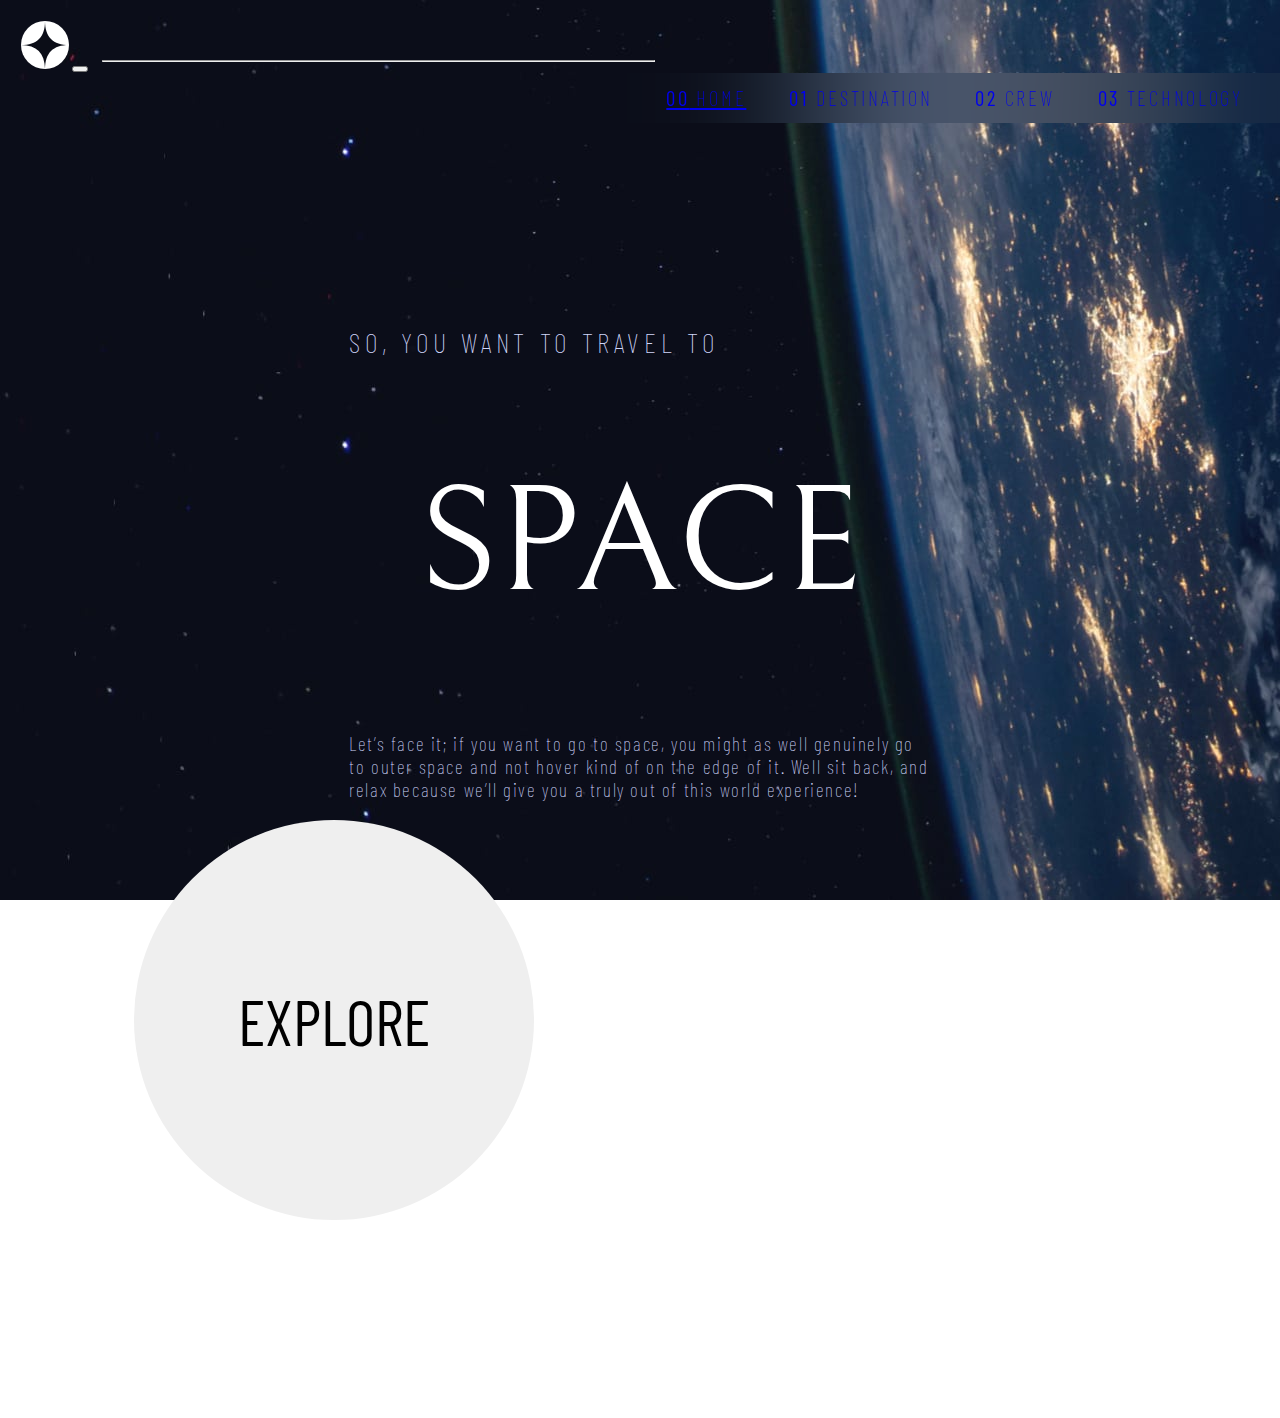
==== index.html @ 21e6320d "Add files via upload" ====
<!DOCTYPE html>
<html lang="en">
<head>
  <meta charset="UTF-8">
  <meta name="viewport" content="width=device-width, initial-scale=1.0">

  <!-- Bootstrap scripts -->
  <link href="https://cdn.jsdelivr.net/npm/bootstrap@5.1.3/dist/css/bootstrap.min.css" rel="stylesheet" integrity="sha384-1BmE4kWBq78iYhFldvKuhfTAU6auU8tT94WrHftjDbrCEXSU1oBoqyl2QvZ6jIW3" crossorigin="anonymous">
  <script src="https://code.jquery.com/jquery-3.5.1.slim.min.js" integrity="sha384-DfXdz2htPH0lsSSs5nCTpuj/zy4C+OGpamoFVy38MVBnE+IbbVYUew+OrCXaRkfj" crossorigin="anonymous"></script>
  <script src="https://cdn.jsdelivr.net/npm/popper.js@1.16.0/dist/umd/popper.min.js" integrity="sha384-Q6E9RHvbIyZFJoft+2mJbHaEWldlvI9IOYy5n3zV9zzTtmI3UksdQRVvoxMfooAo" crossorigin="anonymous"></script>
  <script src="https://stackpath.bootstrapcdn.com/bootstrap/4.5.0/js/bootstrap.min.js" integrity="sha384-OgVRvuATP1z7JjHLkuOU7Xw704+h835Lr+6QL9UvYjZE3Ipu6Tp75j7Bh/kR0JKI" crossorigin="anonymous"></script>

  <link rel="icon" type="image/png" sizes="32x32" href="./assets/favicon-32x32.png">
  <link rel="stylesheet" href="assets/css/styles.css">
  <link rel="preconnect" href="https://fonts.googleapis.com">
  <link rel="preconnect" href="https://fonts.googleapis.com">
  <link rel="preconnect" href="https://fonts.gstatic.com" crossorigin>
  <link href="https://fonts.googleapis.com/css2?family=Barlow+Condensed&family=Merriweather&display=swap" rel="stylesheet">
  <link href="https://fonts.googleapis.com/css2?family=Bellefair&display=swap" rel="stylesheet">

  <title>Frontend Mentor | Space tourism website</title>
  <style>
  body{
    background-image: url("assets/home/background-home-desktop.jpg");
    background-repeat: no-repeat;
    background-attachment: fixed;
    background-size: cover;
    }

  </style>
</head>
<body>

  <nav class="navbar navbar-expand-lg navbar-dark">
    <a class="navbar-brand" href="#"><img class="logo" src="assets/shared/logo.svg" alt=""></a>
    <button class="navbar-toggler" type="button" data-toggle="collapse" data-target="#navbarNavAltMarkup" aria-controls="navbarNavAltMarkup" aria-expanded="false" aria-label="Toggle navigation">
      <span class="navbar-toggler-icon"></span>
    </button>
    <div class="collapse navbar-collapse" id="navbarNavAltMarkup">
      <div class="navbar-nav">
        <a class="nav-item nav-link active" href="index.html"><strong>00</strong> HOME</a>
        <a class="nav-item nav-link" href="destination-moon.html"><strong>01</strong> DESTINATION</a>
        <a class="nav-item nav-link" href="crew-commander.html"><strong>02</strong> CREW</a>
        <a class="nav-item nav-link" href="technology-vehicle.html"><strong>03</strong> TECHNOLOGY</a>
      </div>
    </div>
  </nav>
    <hr class="nav-line">
  <section class="content-main">
    <div class="row">
      <div class="col-lg-6">
        <h5 class="intro">SO, YOU WANT TO TRAVEL TO</h5>
        <h1>SPACE</h1>
          <div class="intro">
            <p>Let’s face it; if you want to go to space, you might as well genuinely go to
          outer space and not hover kind of on the edge of it. Well sit back, and relax
          because we’ll give you a truly out of this world experience!</p>
          </div>
        </div>
        <div class="col-lg-6">
            <button class="explore" type="explore" name="explore" onclick=" window.open('destination-moon.html', '_self')">EXPLORE</button>
        </div>
    </div>

  </section>


</body>
</html>
---- assets/css/styles.css ----
body{
  font-family: 'Barlow Condensed', sans-serif;
  color: #D0D6F9;
}
h1, h2, h3, h4, h6{
  font-family: 'Bellefair', serif;
}
h1{
  font-size: 9.375rem;
  font-weight: lighter;
  color: #FFFFFF;
  text-align: center;
}
h2{
  font-size: 6.25rem;
  font-weight: lighter;
  margin: 0
}
h3{
  font-size: 3.5rem;
  font-weight: lighter;
  letter-spacing: 1.5;
  color: #fff;
}
h4{
  font-size: 2rem;
  font-weight: lighter;
}
h5{
  font-family:'Barlow Condensed', sans-serif;
  font-size: 1.75rem;
  letter-spacing: .29rem;
  color: #D0D6F9;
  font-weight: lighter;
}
h6{
  font-size: 1.75rem;
  color: #fff;
}
p{
  font-size: 1.2rem;
  font-weight: 100;
  letter-spacing: .1rem;
}
a{
  text-decoration: none;
  font-family: 'Barlow Condensed', sans-serif;
  font-size: 1.3rem;
  letter-spacing: .17rem;
  font-weight: lighter;
}
/* nav bar */
.navbar-nav a{
  margin: 10px 20px;
}
a:hover{
  text-decoration: underline;
}
.navbar-nav a.active{
  text-decoration: underline;
}
.navbar{
  padding: 1% 0% 1% 1%;

}
.navbar-nav{
  background: hsl(0 0% 0% .75);
  backdrop-filter: blur(5em);
  margin-left: 45%;
  width: 100%;
  padding: 1% 5%;
}
.nav-line{
  position: absolute;
  top: 5.8%;
  left: 8%;
  width: 43%;
}
/****************************front page tags***********************/
.content-main{
  padding: 15% 0;
}
.intro{
  margin: 0 27%;
  text-align: left;
}
.explore{
  border-radius: 50%;
  height: 400px;
  width: 400px;
  border-style: none;
  font-family: 'Barlow Condensed', sans-serif;
  font-size: 4rem;
  margin-left: 10%;
}
.explore:hover{
  border-radius: 50%;
  border-width: 50px;
  border-style: solid;
}
/************** Destination page tag*****************/

.destination-numbers{
  color: grey;
  font-weight: bolder;
}
.destination-heading{
  color: white;
  padding: 5% 10%;
  text-align: left;
}
.image-planets{
  margin: 0 28%;
}
.planets-stats{
  padding: 4% 0;
  text-align: left;
}
.planet-hr{
  width: 25%;
  height: 10px;
  color: #D0D6F9;
  border-style: solid none none none;
  position: absolute;
}
.planet-info{
  text-align: left;
  padding: 2% 50% 2% 0;
}
.planets-stats p{
  font-size: .875rem;
  letter-spacing: 2.35;
}
/* planet page nav */

.planet-nav-info{
  color: white;
}
.planet-nav a.active{
  text-decoration: underline;
  color: white;
}
.planet-nav a{
  font-family: 'Barlow Condensed', sans-serif;
  font-weight: lighter;
  color: #D0D6F9;
  text-align: left;
  padding-right: 2%;
}
.planet-padding{
 padding-left: 10%;
}

/* Crew Page */

.crew-info{
  text-align: left;
  padding-left: 10%;
}
.crew-info p{
  padding-right: 38%;
}
.crew-img{
  position: absolute;
  top: 19%;
  width: 30%;
}
.crew-img-pilot{
  position: absolute;
  top: 19%;
  width: 34%;
}
.crew-img-engineer{
  position: absolute;
  top: 26%;
  width: 35%;
}
.crew-tab{
  width: 15px;
  height: 15px;
  border-radius: 100%;
  border-style: none;
}
.crew-col{
  margin: 15% 0 0 1%;
  width: 6%;
  padding: 0;
}
.crew-tab.active{
  background-color: #fff;
}
/* technology pages */
.tech-img{
  text-align: right;
  padding: 0 10% 0 0;
}
.technology-info{
  text-align: left;
  padding-right: 12%;
  padding-left: 5%;
}
.tech-btn{
  padding: 0 0 10% 90%;
}
.tech-button {
  border-radius: 100%;
  height: 4.6875rem;
  width: 4.6875rem;
  border-style: solid;
  border-color: grey;
  border-width: 1px;
  background-color: transparent;
  color: #fff;
  font-size: 30px;
  font-family: 'Bellefair', serif;
}
.tech-button:hover{
  border-color: #fff;
}
.tech-button.active{
  background-color: #fff;
  color: black;
  border-color: #fff;
}

/* media tags */
@media (max-width: 1000px) {
  .nav-line{
    width: 0;
  }
  .crew-img{
  top: 60%;
  left: 54%;
  }
  .crew-img-pilot{
    top: 55%;
    left: 50%;
  }
  .crew-img-engineer{
    top: 60%;
    left: 50%;
  }
}
@@supports (backdrop-filter: blur(5em)) {
  .navbar-nav{
    background: hsl(0 0% 100% .01);
    backdrop-filter: blur(5em);
  }
}
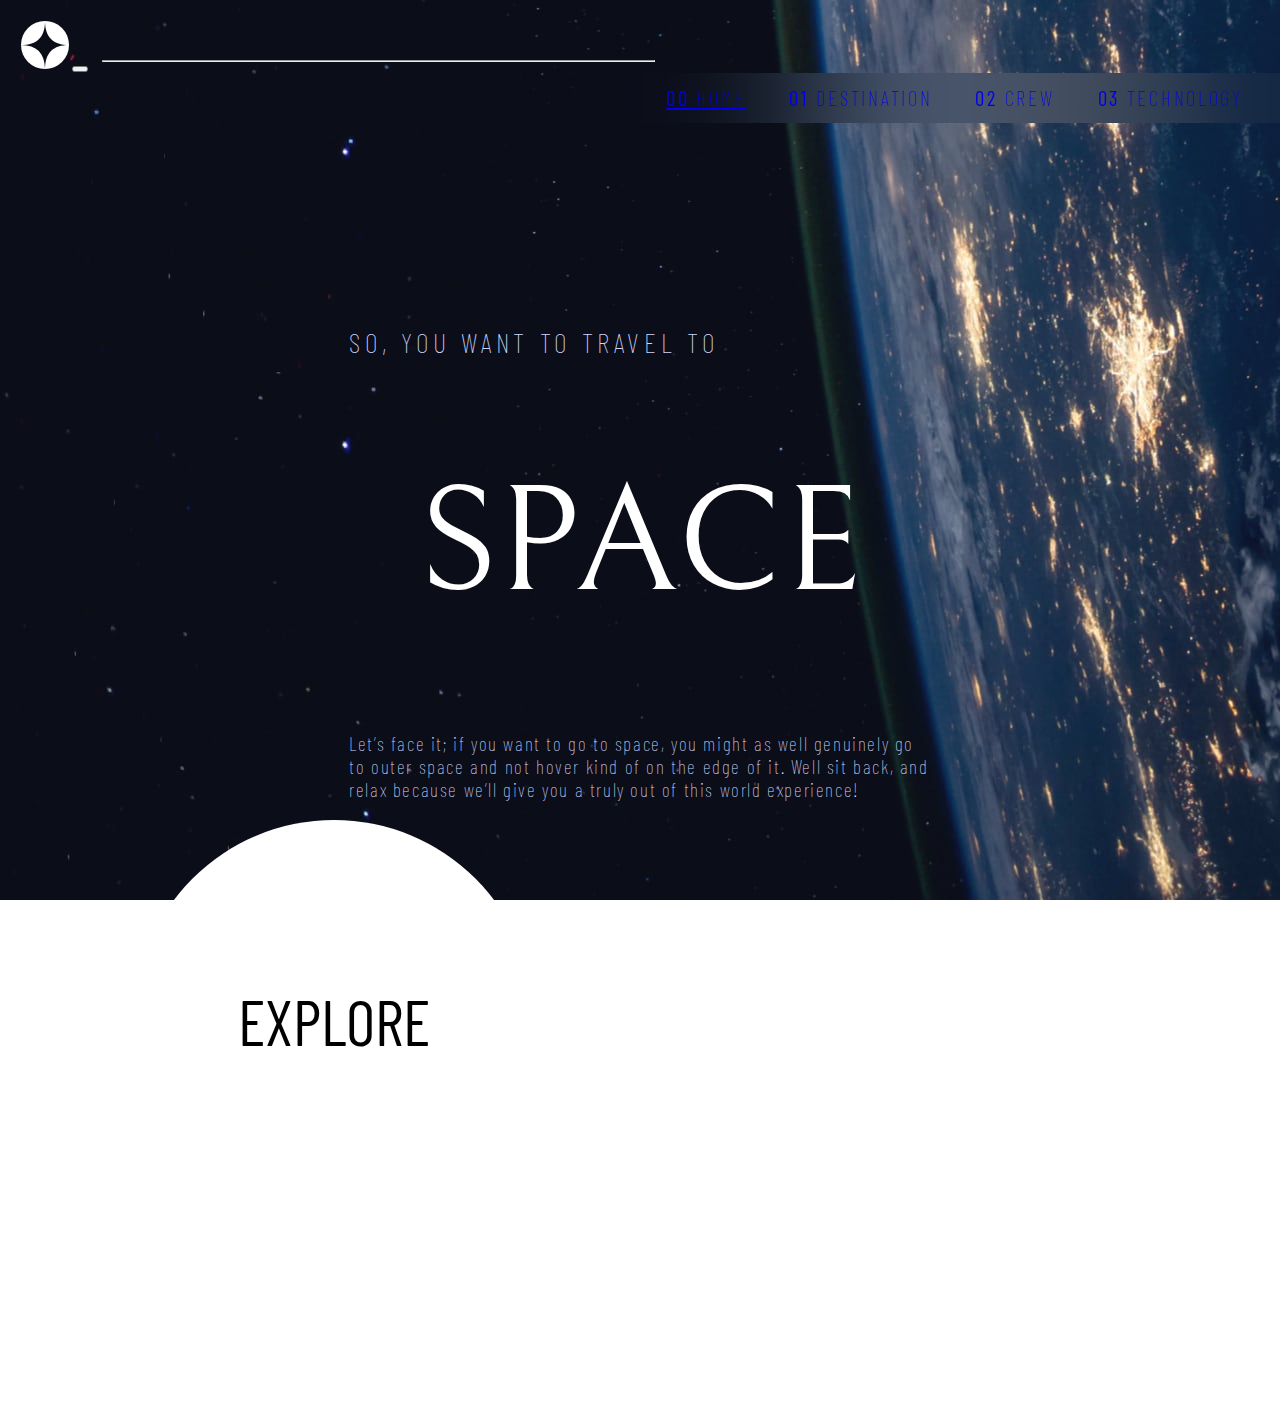
==== commit c1c48c71: "Update index.html" ====
--- a/index.html
+++ b/index.html
@@ -58,7 +58,7 @@
           </div>
         </div>
         <div class="col-lg-6">
-            <button class="explore" type="explore" name="explore" onclick=" window.open('destination-moon.html', '_self')">EXPLORE</button>
+            <button class="explore" type="" name="" onclick=" window.open('destination-moon.html', '_self')">EXPLORE</button>
         </div>
     </div>
 
--- a/assets/css/styles.css
+++ b/assets/css/styles.css
@@ -92,6 +92,8 @@
   font-family: 'Barlow Condensed', sans-serif;
   font-size: 4rem;
   margin-left: 10%;
+  color: black;
+  background-color: #fff;
 }
 .explore:hover{
   border-radius: 50%;
@@ -229,16 +231,13 @@
     width: 0;
   }
   .crew-img{
-  top: 60%;
-  left: 54%;
+    display: none;
   }
   .crew-img-pilot{
-    top: 55%;
-    left: 50%;
+    display: none;
   }
   .crew-img-engineer{
-    top: 60%;
-    left: 50%;
+    display: none;
   }
 }
 @@supports (backdrop-filter: blur(5em)) {
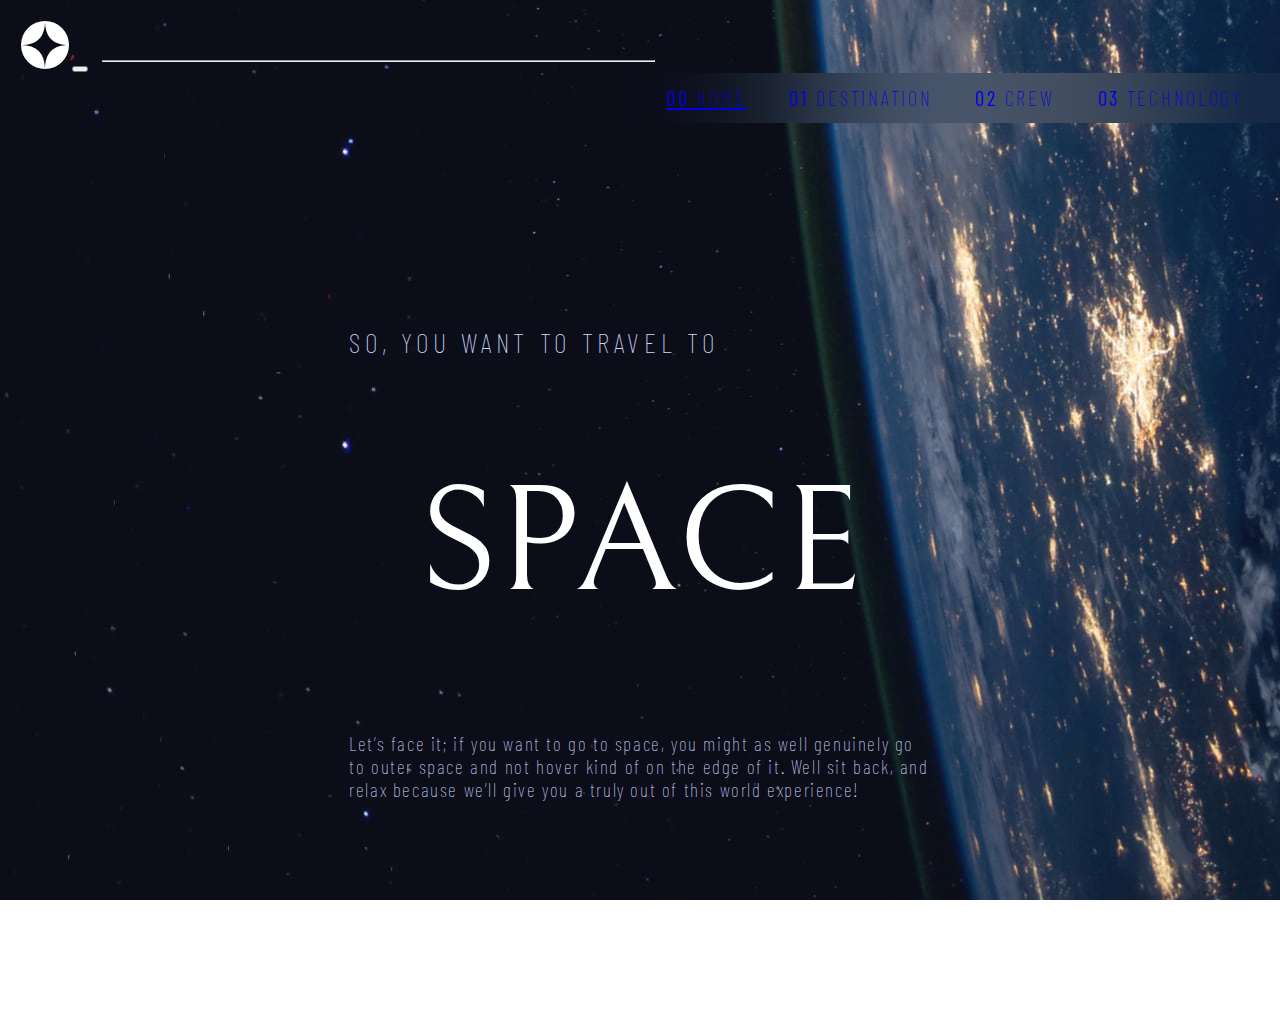
==== commit 6abf40ec: "Update index.html" ====
--- a/index.html
+++ b/index.html
@@ -57,9 +57,7 @@
           because we’ll give you a truly out of this world experience!</p>
           </div>
         </div>
-        <div class="col-lg-6">
-            <button class="explore" type="" name="" onclick=" window.open('destination-moon.html', '_self')">EXPLORE</button>
-        </div>
+       
     </div>
 
   </section>
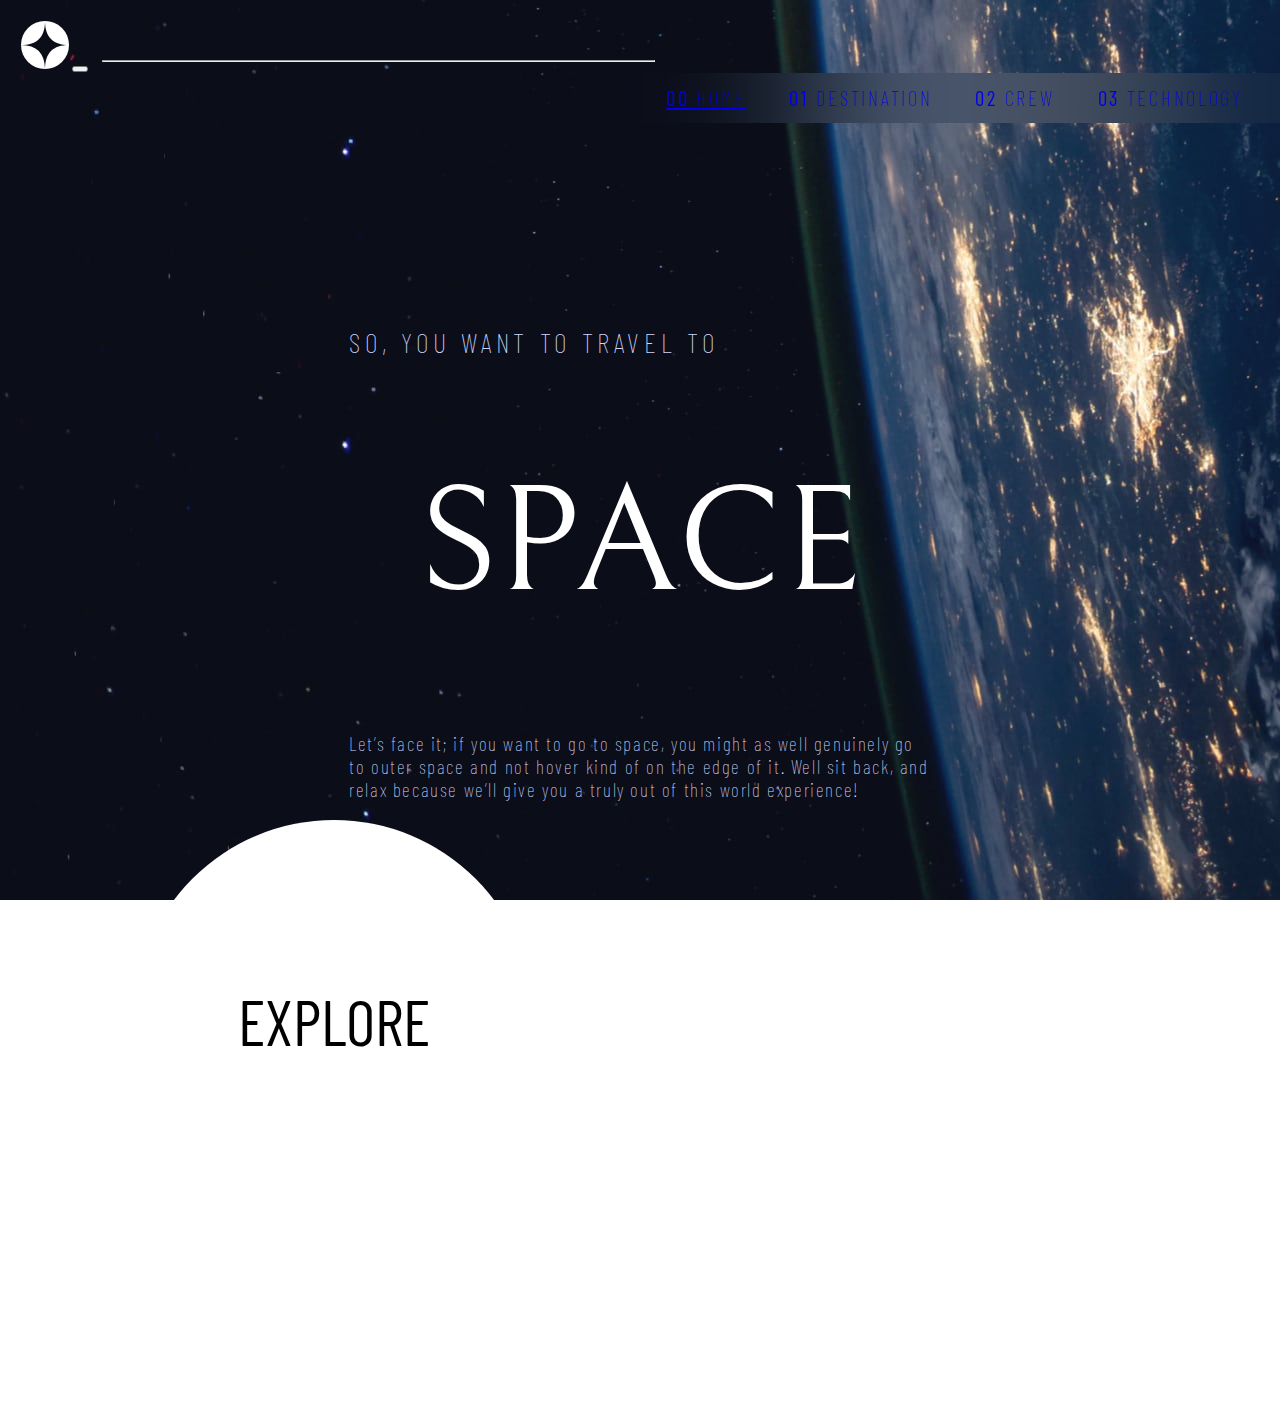
==== commit bc37a8f6: "Update index.html" ====
--- a/index.html
+++ b/index.html
@@ -57,7 +57,9 @@
           because we’ll give you a truly out of this world experience!</p>
           </div>
         </div>
-       
+         <div class="col-lg-6">
+            <button class="explore" type="explore" name="explore" onclick=" window.open('destination-moon.html', '_self')">EXPLORE</button>
+        </div>
     </div>
 
   </section>
